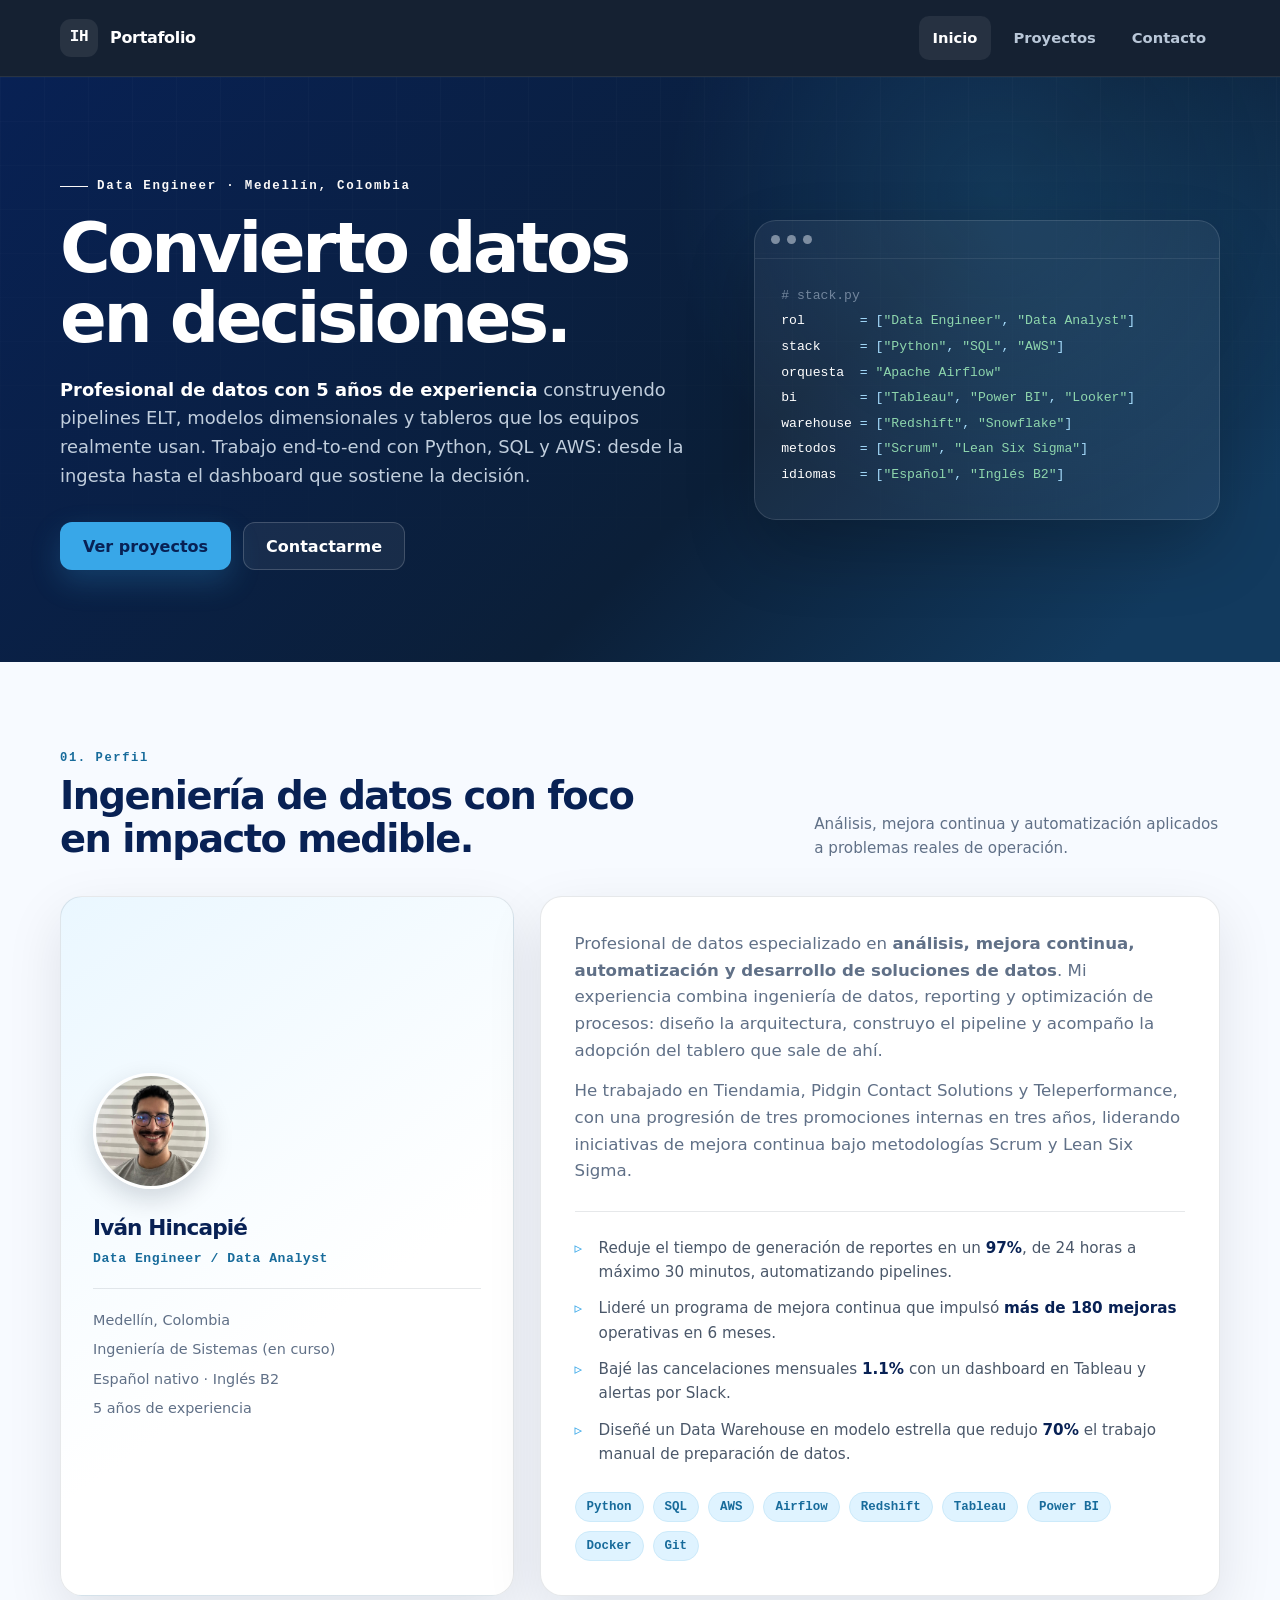
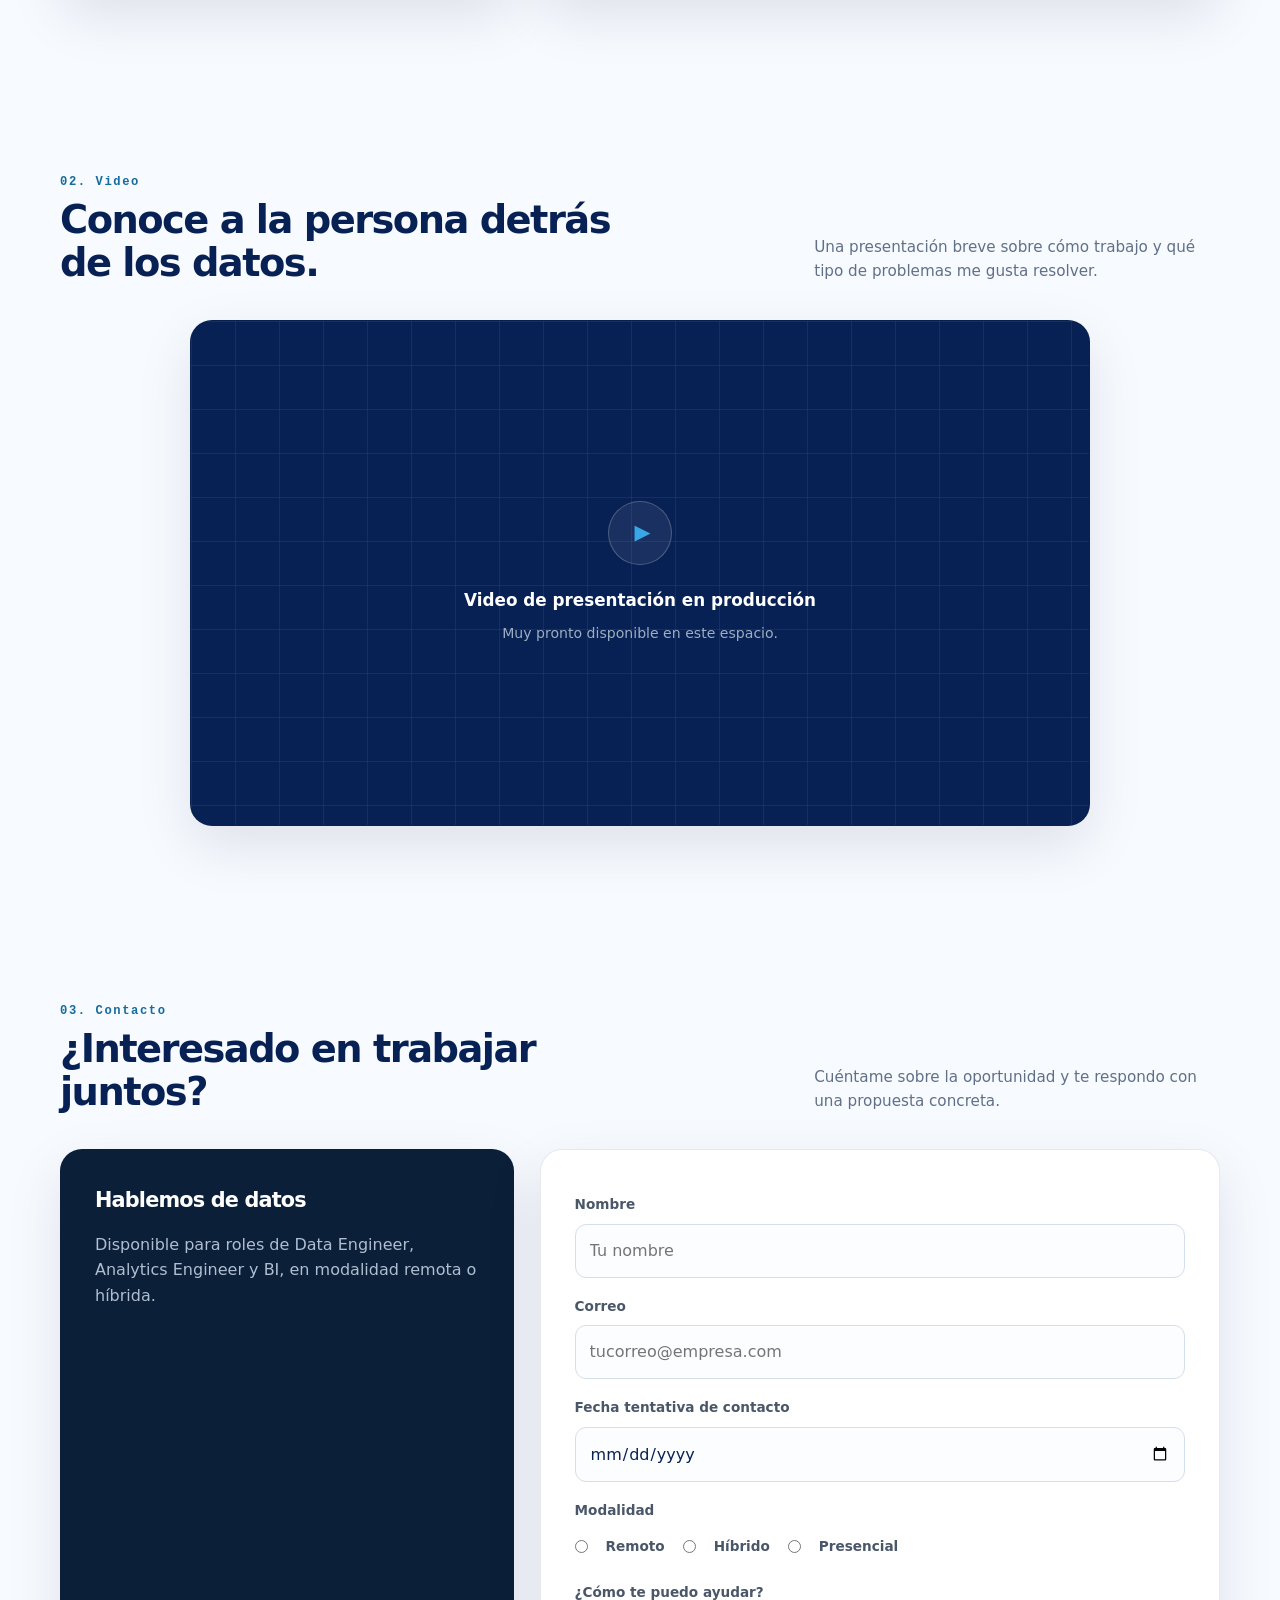
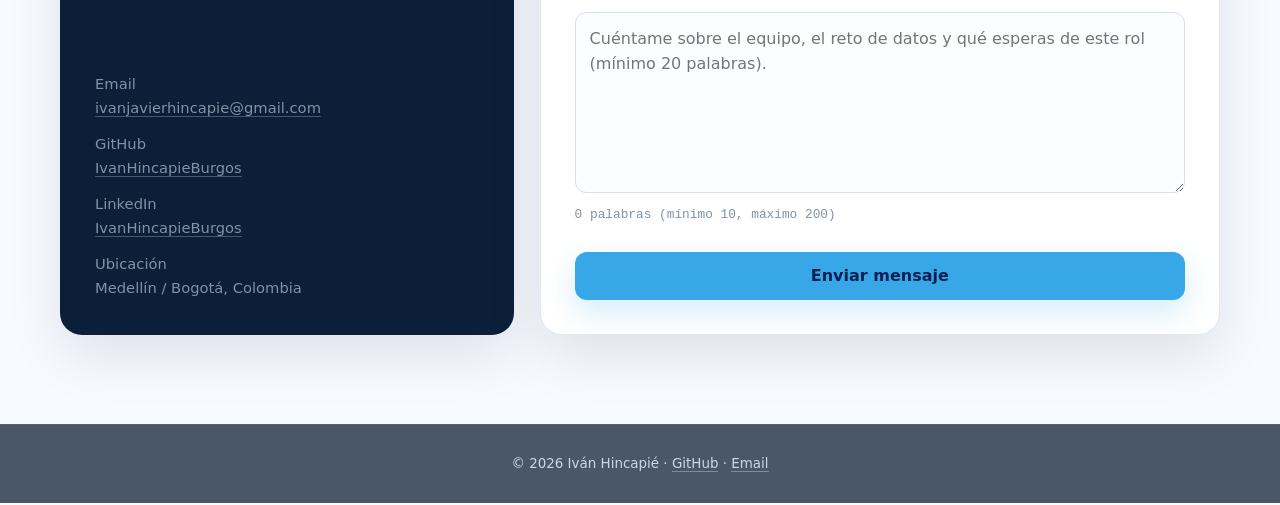
==== index.html @ 8a9e1695 "feat: add initial portfolio website with homepage and projects page - Created index.html for the mai" ====
<!DOCTYPE html>
<html lang="es">
<head>
    <meta charset="UTF-8">
    <meta name="viewport" content="width=device-width, initial-scale=1.0">
    <meta name="description" content="Portafolio de Iván Hincapié, profesional de datos con 5 años de experiencia en pipelines ELT, modelado dimensional y automatización con Python, SQL y AWS.">
    <meta name="author" content="Iván Hincapié">
    <title>Iván Hincapié | Data Engineer</title>
    <link rel="stylesheet" href="estilos.css">
    <link rel="icon" href="data:image/svg+xml,<svg xmlns='http://www.w3.org/2000/svg' viewBox='0 0 32 32'><rect width='32' height='32' rx='7' fill='%23082154'/><text x='16' y='22' font-family='monospace' font-size='15' font-weight='bold' fill='%2338a7e8' text-anchor='middle'>IH</text></svg>">
</head>

<body>
    <header class="site-header" id="main-header">
        <nav class="nav" aria-label="Navegación principal">
            <a class="brand" href="index.html" aria-label="Inicio de Iván Hincapié">
                <span class="brand-mark">IH</span>
                <span>Portafolio</span>
            </a>
            <ul class="nav-links">
                <li><a class="active" href="#inicio">Inicio</a></li>
                <li><a href="proyectos.html">Proyectos</a></li>
                <li><a href="#contacto">Contacto</a></li>
            </ul>
        </nav>
    </header>

    <main>
        <!-- ============================ HERO ============================ -->
        <section class="hero" id="inicio">
            <div class="hero-inner">
                <div>
                    <div class="eyebrow">Data Engineer &middot; Medellín, Colombia</div>
                    <h1>Convierto datos en decisiones.</h1>
                    <p class="hero-copy">
                        <strong>Profesional de datos con 5 años de experiencia</strong> construyendo pipelines ELT,
                        modelos dimensionales y tableros que los equipos realmente usan. Trabajo end-to-end con
                        Python, SQL y AWS: desde la ingesta hasta el dashboard que sostiene la decisión.
                    </p>
                    <div class="hero-actions">
                        <a class="btn btn-primary" href="proyectos.html">Ver proyectos</a>
                        <a class="btn btn-secondary" href="#contacto">Contactarme</a>
                    </div>
                </div>

                <!-- Tarjeta terminal: llena la segunda columna del hero -->
                <div class="terminal-card" aria-hidden="true">
                    <div class="terminal-top">
                        <span class="dot"></span>
                        <span class="dot"></span>
                        <span class="dot"></span>
                    </div>
                    <pre class="terminal-code"><span class="muted"># stack.py</span>
<span class="key">rol</span>       = [<span class="value">"Data Engineer"</span>, <span class="value">"Data Analyst"</span>]
<span class="key">stack</span>     = [<span class="value">"Python"</span>, <span class="value">"SQL"</span>, <span class="value">"AWS"</span>]
<span class="key">orquesta</span>  = <span class="value">"Apache Airflow"</span>
<span class="key">bi</span>        = [<span class="value">"Tableau"</span>, <span class="value">"Power BI"</span>, <span class="value">"Looker"</span>]
<span class="key">warehouse</span> = [<span class="value">"Redshift"</span>, <span class="value">"Snowflake"</span>]
<span class="key">metodos</span>   = [<span class="value">"Scrum"</span>, <span class="value">"Lean Six Sigma"</span>]
<span class="key">idiomas</span>   = [<span class="value">"Español"</span>, <span class="value">"Inglés B2"</span>]</pre>
                </div>
            </div>
        </section>

        <!-- ============================ PERFIL ============================ -->
        <section class="section" id="perfil">
            <div class="section-heading">
                <div>
                    <div class="section-kicker">01. Perfil</div>
                    <h2>Ingeniería de datos con foco en impacto medible.</h2>
                </div>
                <p class="section-intro">
                    Análisis, mejora continua y automatización aplicados a problemas reales de operación.
                </p>
            </div>

            <div class="profile-grid">
                <article class="profile-card">
                    <img class="profile-photo" src="ME.jpeg" alt="Retrato de Iván Hincapié" width="116" height="116">
                    <h3>Iván Hincapié</h3>
                    <p class="profile-role">Data Engineer / Data Analyst</p>
                    <div class="profile-meta">
                        <span>Medellín, Colombia</span>
                        <span>Ingeniería de Sistemas (en curso)</span>
                        <span>Español nativo &middot; Inglés B2</span>
                        <span>5 años de experiencia</span>
                    </div>
                </article>

                <article class="info-card">
                    <p>
                        Profesional de datos especializado en <strong>análisis, mejora continua, automatización
                        y desarrollo de soluciones de datos</strong>. Mi experiencia combina ingeniería de datos,
                        reporting y optimización de procesos: diseño la arquitectura, construyo el pipeline y
                        acompaño la adopción del tablero que sale de ahí.
                    </p>
                    <p>
                        He trabajado en Tiendamia, Pidgin Contact Solutions y Teleperformance, con una progresión
                        de tres promociones internas en tres años, liderando iniciativas de mejora continua bajo
                        metodologías Scrum y Lean Six Sigma.
                    </p>

                    <ul class="highlights">
                        <li>Reduje el tiempo de generación de reportes en un <strong>97%</strong>, de 24 horas a máximo 30 minutos, automatizando pipelines.</li>
                        <li>Lideré un programa de mejora continua que impulsó <strong>más de 180 mejoras</strong> operativas en 6 meses.</li>
                        <li>Bajé las cancelaciones mensuales <strong>1.1%</strong> con un dashboard en Tableau y alertas por Slack.</li>
                        <li>Diseñé un Data Warehouse en modelo estrella que redujo <strong>70%</strong> el trabajo manual de preparación de datos.</li>
                    </ul>

                    <div class="skill-row" aria-label="Habilidades principales">
                        <span class="chip">Python</span>
                        <span class="chip">SQL</span>
                        <span class="chip">AWS</span>
                        <span class="chip">Airflow</span>
                        <span class="chip">Redshift</span>
                        <span class="chip">Tableau</span>
                        <span class="chip">Power BI</span>
                        <span class="chip">Docker</span>
                        <span class="chip">Git</span>
                    </div>
                </article>
            </div>
        </section>

        <!-- ============================ VIDEO ============================ -->
        <section class="section" id="video">
            <div class="section-heading">
                <div>
                    <div class="section-kicker">02. Video</div>
                    <h2>Conoce a la persona detrás de los datos.</h2>
                </div>
                <p class="section-intro">
                    Una presentación breve sobre cómo trabajo y qué tipo de problemas me gusta resolver.
                </p>
            </div>

            <div class="video-container">
                <!--
                    PARA PUBLICAR TU VIDEO:
                    borra el div .video-placeholder de abajo y descomenta este iframe,
                    reemplazando TU_ID_DE_VIDEO por el ID de tu video de YouTube.

                    <iframe
                        src="https://www.youtube.com/embed/TU_ID_DE_VIDEO"
                        title="Video de presentación de Iván Hincapié"
                        loading="lazy"
                        allow="accelerometer; clipboard-write; encrypted-media; gyroscope; picture-in-picture"
                        allowfullscreen></iframe>
                -->
                <div class="video-placeholder">
                    <span class="play" aria-hidden="true">&#9654;</span>
                    <strong>Video de presentación en producción</strong>
                    <span>Muy pronto disponible en este espacio.</span>
                </div>
            </div>
        </section>

        <!-- ============================ CONTACTO ============================ -->
        <section class="section" id="contacto">
            <div class="section-heading">
                <div>
                    <div class="section-kicker">03. Contacto</div>
                    <h2>¿Interesado en trabajar juntos?</h2>
                </div>
                <p class="section-intro">
                    Cuéntame sobre la oportunidad y te respondo con una propuesta concreta.
                </p>
            </div>

            <div class="contact-wrap">
                <article class="contact-card dark">
                    <h3>Hablemos de datos</h3>
                    <p>
                        Disponible para roles de Data Engineer, Analytics Engineer y BI, en modalidad
                        remota o híbrida.
                    </p>
                    <div class="contact-meta">
                        <span>Email<br><a href="mailto:ivanjavierhincapie@gmail.com">ivanjavierhincapie@gmail.com</a></span>
                        <span>GitHub<br><a href="https://github.com/IvanHincapieBurgos" target="_blank" rel="noopener">IvanHincapieBurgos</a></span>
                        <span>LinkedIn<br><a href="https://www.linkedin.com/in/IvanHincapieBurgos" target="_blank" rel="noopener">IvanHincapieBurgos</a></span>
                        <span>Ubicación<br>Medellín / Bogotá, Colombia</span>
                    </div>
                </article>

                <div class="contact-card">
                    <!-- El formulario es una demostración: se valida en JS y no envía datos a ningún servidor -->
                    <form id="contact-form" novalidate>
                        <div id="form-status" class="form-status hidden" role="status" aria-live="polite"></div>

                        <label for="nombre">Nombre</label>
                        <input type="text" id="nombre" name="nombre" maxlength="60" autocomplete="name" placeholder="Tu nombre">

                        <label for="correo">Correo</label>
                        <input type="email" id="correo" name="correo" autocomplete="email" placeholder="tucorreo@empresa.com">

                        <label for="fecha">Fecha tentativa de contacto</label>
                        <input type="date" id="fecha" name="fecha">

                        <label id="modalidad-label">Modalidad</label>
                        <div class="radio-group" role="radiogroup" aria-labelledby="modalidad-label">
                            <input type="radio" id="remoto" name="modalidad" value="remoto">
                            <label for="remoto">Remoto</label>
                            <input type="radio" id="hibrido" name="modalidad" value="hibrido">
                            <label for="hibrido">Híbrido</label>
                            <input type="radio" id="presencial" name="modalidad" value="presencial">
                            <label for="presencial">Presencial</label>
                        </div>

                        <label for="mensaje">¿Cómo te puedo ayudar?</label>
                        <textarea id="mensaje" name="mensaje" rows="6" placeholder="Cuéntame sobre el equipo, el reto de datos y qué esperas de este rol (mínimo 20 palabras)."></textarea>
                        <p class="word-counter" id="word-counter" aria-live="polite">0 palabras (mínimo 20, máximo 500)</p>

                        <button type="submit" class="btn btn-primary">Enviar mensaje</button>
                    </form>
                </div>
            </div>
        </section>
    </main>

    <footer>
        <p>
            &copy; 2026 Iván Hincapié &middot;
            <a href="https://github.com/IvanHincapieBurgos" target="_blank" rel="noopener">GitHub</a> &middot;
            <a href="mailto:ivanjavierhincapie@gmail.com">Email</a>
        </p>
    </footer>

    <script src="script.js"></script>
</body>
</html>
---- estilos.css ----
/* ==========================================================================
   Portafolio Ivan Hincapie
   Hoja de estilos unica para index.html y proyectos.html
   --------------------------------------------------------------------------
   Indice
   01. Tokens de diseno
   02. Reset y base
   03. Header y navegacion
   04. Hero
   05. Botones
   06. Secciones
   07. Tarjetas (perfil, info, proyecto, contacto, filtro)
   08. Video
   09. Formulario
   10. Footer
   11. Media queries
   ========================================================================== */

/* ==========================================================================
   01. TOKENS DE DISENO (variables CSS)
   ========================================================================== */
:root {
    --navy-950: #082154;
    --navy-900: #0b1f38;
    --navy-800: #102b4a;
    --slate-700: #4a5769;
    --slate-600: #607087;
    --slate-500: #8291a5;
    --slate-200: #dce5ef;
    --white: #ffffff;
    --blue: #38a7e8;
    --blue-ink: #176b9b;
    --blue-soft: #dff3ff;
    --bg: #f7faff;
    --line: rgba(10, 31, 56, .10);
    --shadow: 0 20px 55px rgba(7, 20, 38, .10);
    --shadow-lg: 0 30px 70px rgba(0, 0, 0, .20);
    --radius: 22px;
    --radius-sm: 12px;

    --ok-ink: #1c6b46;
    --ok-bg: #e8f8f0;
    --ok-line: #b6e5cd;
    --err-ink: #8c2b2b;
    --err-bg: #fff0f0;
    --err-line: #ffd0d0;

    /* Ancho de contenido compartido por hero y secciones */
    --wrap: min(1160px, calc(100% - 40px));
    --font-sans: Inter, ui-sans-serif, system-ui, -apple-system, BlinkMacSystemFont, "Segoe UI", sans-serif;
    --font-mono: ui-monospace, SFMono-Regular, Menlo, Monaco, Consolas, monospace;
}

/* ==========================================================================
   02. RESET Y BASE
   ========================================================================== */
*,
*::before,
*::after { box-sizing: border-box; margin: 0; padding: 0; }

html { scroll-behavior: smooth; }

body {
    font-family: var(--font-sans);
    color: var(--navy-950);
    background: var(--bg);
    line-height: 1.6;
    /* El footer queda siempre abajo aunque el contenido sea corto */
    min-height: 100vh;
    display: flex;
    flex-direction: column;
}

main { flex: 1 0 auto; }

a { color: inherit; text-decoration: none; }
img { max-width: 100%; display: block; }
button, input, textarea { font: inherit; }
ul { list-style: none; }

h1, h2, h3 { letter-spacing: -.04em; }

.hidden { display: none !important; }

/* Accesibilidad: foco visible y consistente en todo el sitio */
a:focus-visible,
button:focus-visible,
input:focus-visible,
textarea:focus-visible {
    outline: 2px solid var(--blue);
    outline-offset: 3px;
}

/* ==========================================================================
   03. HEADER Y NAVEGACION
   ========================================================================== */
.site-header {
    position: sticky;
    top: 0;
    z-index: 50;
    border-bottom: 1px solid rgba(255, 255, 255, .08);
    background: rgba(7, 20, 38, .94);
    backdrop-filter: blur(30px);
}

.nav {
    width: var(--wrap);
    min-height: 76px;
    margin-inline: auto;
    display: flex;
    align-items: center;
    justify-content: space-between;
    gap: 28px;
}

.brand {
    display: flex;
    align-items: center;
    gap: 12px;
    color: var(--white);
    font-weight: 800;
    letter-spacing: -.02em;
}

.brand-mark {
    width: 38px;
    height: 38px;
    flex: 0 0 auto;
    display: grid;
    place-items: center;
    border-radius: 11px;
    color: var(--white);
    background: rgba(255, 255, 255, .08);
    font-family: var(--font-mono);
}

.nav-links {
    display: flex;
    align-items: center;
    gap: 8px;
}

.nav-links a {
    display: block;
    padding: 10px 14px;
    border-radius: 10px;
    color: #b9c7d8;
    font-size: .92rem;
    font-weight: 600;
    transition: color .2s ease, background .2s ease;
}

.nav-links a:hover,
.nav-links a.active {
    color: var(--white);
    background: rgba(255, 255, 255, .07);
}

/* ==========================================================================
   04. HERO
   ========================================================================== */
.hero {
    position: relative;
    overflow: hidden;
    color: var(--white);
    background:
        radial-gradient(circle at 78% 20%, rgba(56, 167, 232, .18), transparent 30%),
        linear-gradient(135deg, var(--navy-950), var(--navy-900) 60%, #123a5e 90%);
}

/* Reticula decorativa que se desvanece hacia abajo */
.hero::after {
    content: "";
    position: absolute;
    inset: 0;
    opacity: .12;
    pointer-events: none;
    background-image:
        linear-gradient(rgba(255, 255, 255, .15) 1px, transparent 1px),
        linear-gradient(90deg, rgba(255, 255, 255, .15) 1px, transparent 1px);
    background-size: 44px 44px;
    -webkit-mask-image: linear-gradient(to bottom, black, transparent);
    mask-image: linear-gradient(to bottom, black, transparent);
}

.hero-inner {
    position: relative;
    z-index: 1;
    width: var(--wrap);
    margin-inline: auto;
    padding: clamp(64px, 8vw, 92px) 0;
    /* min-height evita que el hero colapse cuando el texto es corto */
    min-height: 520px;
    display: grid;
    grid-template-columns: 1.15fr .85fr;
    gap: clamp(40px, 5vw, 72px);
    align-items: center;
}

/* La pagina de proyectos usa un hero de una sola columna */
.projects-hero .hero-inner {
    grid-template-columns: 1fr;
    min-height: 380px;
}

.eyebrow {
    display: inline-flex;
    align-items: center;
    gap: 9px;
    margin-bottom: 20px;
    /* Azul claro: legible sobre el fondo navy del hero */
    color: #faf8f8;
    font: 700 .78rem/1 var(--font-mono);
    letter-spacing: .14em;
    text-transform: capitalize;
}

.eyebrow::before {
    content: "";
    width: 28px;
    height: 1px;
    background: currentColor;
}

.hero h1 {
    max-width: 15ch;
    margin-bottom: 22px;
    font-size: clamp(2.4rem, 5.4vw, 4.4rem);
    line-height: 1.02;
    letter-spacing: -.05em;
}

.projects-hero h1 { max-width: 20ch; }

.hero-copy {
    max-width: 62ch;
    color: #c1cedd;
    font-size: clamp(1rem, 1.4vw, 1.14rem);
}

.hero-copy strong { color: var(--white); font-weight: 700; }

.hero-actions {
    display: flex;
    flex-wrap: wrap;
    gap: 12px;
    margin-top: 32px;
}

/* --- Tarjeta tipo terminal (columna derecha del hero) --------------------- */
.terminal-card {
    border: 1px solid rgba(255, 255, 255, .12);
    border-radius: var(--radius);
    background: rgba(255, 255, 255, .055);
    box-shadow: var(--shadow-lg);
    overflow: hidden;
    /* Sostiene la caja aunque el bloque de codigo sea corto */
    min-height: 300px;
    display: flex;
    flex-direction: column;
}

.terminal-top {
    display: flex;
    gap: 7px;
    padding: 14px 16px;
    border-bottom: 1px solid rgba(255, 255, 255, .08);
}

.dot { width: 9px; height: 9px; border-radius: 50%; background: #7d8da1; }

.terminal-code {
    flex: 1 1 auto;
    padding: 24px 26px;
    margin: 0;
    overflow-x: auto;
    color: #a8dfff;
    font: .82rem/1.95 var(--font-mono);
    white-space: pre;
}

.terminal-code .muted { color: #71859c; }
.terminal-code .key { color: var(--white); }
.terminal-code .value { color: #8ed6ad; }

/* ==========================================================================
   05. BOTONES
   ========================================================================== */
.btn {
    display: inline-flex;
    align-items: center;
    justify-content: center;
    min-height: 48px;
    padding: 0 22px;
    border: 1px solid transparent;
    border-radius: var(--radius-sm);
    cursor: pointer;
    font-weight: 700;
    text-align: center;
    transition: transform .2s ease, background .2s ease, border-color .2s ease;
}

.btn:hover { transform: translateY(-2px); }

.btn-primary {
    color: var(--navy-950);
    background: var(--blue);
    box-shadow: 0 12px 30px rgba(56, 167, 232, .22);
}

.btn-primary:hover { background: #4fb4ef; }

.btn-secondary {
    color: var(--white);
    border-color: rgba(255, 255, 255, .18);
    background: rgba(255, 255, 255, .06);
}

.btn-secondary:hover { background: rgba(255, 255, 255, .12); }

/* Variante clara: el boton "Ver todos" vive sobre una tarjeta blanca */
.btn-ghost {
    min-height: 42px;
    margin-left: auto;
    color: var(--navy-950);
    border: 1px solid #cbd9e8;
    background: var(--bg);
}

.btn-ghost:hover { background: var(--blue-soft); border-color: var(--blue); }

/* ==========================================================================
   06. SECCIONES
   ========================================================================== */
.section {
    width: var(--wrap);
    margin-inline: auto;
    padding: clamp(58px, 7vw, 90px) 0;
}

.section-heading {
    display: flex;
    align-items: flex-end;
    justify-content: space-between;
    gap: 30px;
    margin-bottom: 36px;
}

.section-kicker {
    margin-bottom: 10px;
    color: var(--blue-ink);
    font: 800 .76rem/1 var(--font-mono);
    letter-spacing: .13em;
    text-transform: capitalize;
}

.section h2 {
    max-width: 22ch;
    font-size: clamp(1.75rem, 3vw, 2.5rem);
    line-height: 1.12;
}

.section-intro {
    max-width: 42ch;
    color: var(--slate-600);
    font-size: .95rem;
}

/* ==========================================================================
   07. TARJETAS
   ========================================================================== */
.card,
.profile-card,
.info-card,
.contact-card,
.filter-card {
    border: 1px solid var(--line);
    border-radius: var(--radius);
    background: var(--white);
    box-shadow: var(--shadow);
}

/* --- Seccion Perfil ------------------------------------------------------ */
.profile-grid {
    display: grid;
    grid-template-columns: .8fr 1.2fr;
    gap: 26px;
    /* stretch iguala la altura de ambas tarjetas sin importar el largo del texto */
    align-items: stretch;
}

.profile-card {
    min-height: 360px;
    padding: 32px;
    display: flex;
    flex-direction: column;
    /* Centrado vertical: cuando la tarjeta se estira para igualar a la de al
       lado, el aire sobrante se reparte arriba y abajo en vez de dejar un
       hueco en la mitad. */
    justify-content: center;
    background: linear-gradient(145deg, #eaf7ff, var(--white) 60%);
}

.profile-photo {
    width: 116px;
    height: 116px;
    margin-bottom: 22px;
    border-radius: 50%;
    border: 3px solid var(--white);
    box-shadow: 0 10px 26px rgba(7, 20, 38, .16);
    object-fit: cover;
}

.profile-card h3 { margin-bottom: 6px; font-size: 1.35rem; }

.profile-role {
    color: var(--blue-ink);
    font: 700 .82rem var(--font-mono);
    letter-spacing: .04em;
}

.profile-meta {
    display: flex;
    flex-direction: column;
    gap: 6px;
    margin-top: 22px;
    padding-top: 20px;
    border-top: 1px solid var(--line);
    color: var(--slate-600);
    font-size: .9rem;
}

.info-card {
    padding: 34px;
    display: flex;
    flex-direction: column;
}

.info-card p {
    color: var(--slate-600);
    font-size: 1.04rem;
}

.info-card p + p { margin-top: 14px; }

.highlights {
    /* Ocupa el espacio sobrante para que la tarjeta nunca quede corta */
    flex: 1 1 auto;
    display: grid;
    align-content: start;
    gap: 12px;
    margin-top: 26px;
    padding-top: 24px;
    border-top: 1px solid var(--line);
}

/* Sin flex: el texto debe fluir en linea para que <strong> no se
   convierta en un item de flex independiente y rompa la frase. */
.highlights li {
    position: relative;
    padding-left: 24px;
    color: var(--slate-700);
    font-size: .95rem;
}

.highlights li::before {
    content: "\25B9";
    position: absolute;
    left: 0;
    top: 0;
    color: var(--blue);
    font-weight: 700;
}

.highlights strong { color: var(--navy-950); }

.skill-row {
    display: flex;
    flex-wrap: wrap;
    gap: 9px;
    margin-top: 26px;
}

.chip {
    padding: 7px 11px;
    border: 1px solid #cceafa;
    border-radius: 999px;
    color: var(--blue-ink);
    background: var(--blue-soft);
    font: 700 .78rem var(--font-mono);
}

/* --- Seccion Proyectos --------------------------------------------------- */
.filter-card {
    margin-bottom: 26px;
    padding: 25px 30px;
}

.filter-legend {
    display: block;
    margin: 0 0 14px;
    color: var(--slate-700);
    font-size: .85rem;
    font-weight: 700;
}

.filter-result {
    margin-top: 16px;
    /* min-height reserva la linea: el layout no salta al cambiar el filtro */
    min-height: 22px;
    color: var(--slate-600);
    font-size: .9rem;
}

.filter-result.is-empty { color: var(--err-ink); font-weight: 600; }

.proyectos-grid {
    display: grid;
    grid-template-columns: repeat(auto-fill, minmax(320px, 1fr));
    gap: 26px;
    align-items: stretch;
}

.project-card {
    min-height: 280px;
    padding: 30px;
    display: flex;
    flex-direction: column;
    transition: transform .2s ease, box-shadow .2s ease;
}

.project-card:hover {
    transform: translateY(-5px);
    box-shadow: 0 25px 60px rgba(7, 20, 38, .14);
}

.card-label {
    color: var(--blue-ink);
    font: 700 .76rem var(--font-mono);
    letter-spacing: .08em;
    text-transform: uppercase;
}

.project-card h3 { margin: 16px 0 10px; font-size: 1.28rem; }

/* flex-grow en el parrafo alinea los chips al pie de todas las tarjetas */
.project-card p {
    flex: 1 1 auto;
    color: var(--slate-600);
    font-size: .96rem;
}

.project-link {
    display: inline-block;
    margin-top: 14px;
    color: var(--blue-ink);
    font-size: .9rem;
    font-weight: 700;
    border-bottom: 1px solid currentColor;
}

.project-link:hover { color: var(--navy-950); }

.project-stack {
    display: flex;
    flex-wrap: wrap;
    gap: 9px;
    margin-top: 24px;
}

/* --- Seccion Contacto ---------------------------------------------------- */
.contact-wrap {
    display: grid;
    grid-template-columns: .8fr 1.2fr;
    gap: 26px;
    align-items: stretch;
}

.contact-card {
    padding: 34px;
    display: flex;
    flex-direction: column;
}

.contact-card.dark {
    color: var(--white);
    border-color: transparent;
    background: var(--navy-900);
}

.contact-card.dark h3 { font-size: 1.3rem; }
.contact-card.dark p { margin-top: 14px; color: #afbed0; }

.contact-meta {
    /* Empuja los datos de contacto al fondo de la tarjeta oscura */
    flex: 1 1 auto;
    display: flex;
    flex-direction: column;
    justify-content: flex-end;
    gap: 13px;
    margin-top: 28px;
    color: #c5d2e0;
    font-size: .92rem;
}

.contact-meta a { border-bottom: 1px solid rgba(255, 255, 255, .25); }
.contact-meta a:hover { color: var(--white); border-color: var(--white); }

.contact-meta span { color: var(--slate-500); }

/* ==========================================================================
   08. VIDEO
   ========================================================================== */
.video-container {
    position: relative;
    width: 100%;
    /* Se limita el ancho para que el marco 16:9 no genere un bloque
       desproporcionadamente alto en pantallas grandes. */
    max-width: 900px;
    margin-inline: auto;
    aspect-ratio: 16 / 9;
    overflow: hidden;
    border: 1px solid var(--line);
    border-radius: var(--radius);
    background: var(--navy-950);
    box-shadow: var(--shadow);
}

.video-container iframe {
    width: 100%;
    height: 100%;
    display: block;
    border: 0;
}

/* Marcador temporal mientras no haya video publicado */
.video-placeholder {
    width: 100%;
    height: 100%;
    display: grid;
    place-content: center;
    justify-items: center;
    gap: 8px;
    padding: 30px;
    text-align: center;
    color: #9daec1;
    /* Misma retícula del hero: el marco se lee como un slot de video */
    background-image:
        linear-gradient(rgba(255, 255, 255, .06) 1px, transparent 1px),
        linear-gradient(90deg, rgba(255, 255, 255, .06) 1px, transparent 1px);
    background-size: 44px 44px;
}

.video-placeholder .play {
    width: 64px;
    height: 64px;
    margin-bottom: 14px;
    display: grid;
    place-items: center;
    border: 1px solid rgba(255, 255, 255, .22);
    border-radius: 50%;
    background: rgba(255, 255, 255, .07);
    color: var(--blue);
    font-size: 1.3rem;
    padding-left: 5px;
}

.video-placeholder strong { color: var(--white); font-size: 1.05rem; }
.video-placeholder span { font-size: .88rem; }

/* ==========================================================================
   09. FORMULARIO
   ========================================================================== */
form {
    display: grid;
    gap: 8px;
    align-content: start;
}

label {
    margin-top: 10px;
    color: var(--slate-700);
    font-size: .85rem;
    font-weight: 700;
}

input,
textarea {
    width: 100%;
    padding: 13px 14px;
    border: 1px solid #d5dfeb;
    border-radius: 11px;
    outline: none;
    color: var(--navy-950);
    background: #fbfdff;
    transition: border-color .2s ease, box-shadow .2s ease, background .2s ease;
}

textarea { min-height: 140px; resize: vertical; }

input:focus,
textarea:focus {
    border-color: var(--blue);
    box-shadow: 0 0 0 4px rgba(56, 167, 232, .12);
    background: var(--white);
}

/* Campo marcado como invalido por la validacion de JS */
input.is-invalid,
textarea.is-invalid {
    border-color: #e2a0a0;
    background: #fffafa;
}

.radio-group {
    display: flex;
    flex-wrap: wrap;
    align-items: center;
    gap: 8px 18px;
    margin: 6px 0;
}

.radio-group input { width: auto; accent-color: var(--blue); }
.radio-group label { margin: 0; font-weight: 600; }

.word-counter {
    margin-top: 4px;
    color: var(--slate-500);
    font-size: .8rem;
    font-family: var(--font-mono);
}

.word-counter.is-out { color: var(--err-ink); font-weight: 700; }

/* Mensaje de estado del formulario (error o exito) */
.form-status {
    margin-bottom: 6px;
    padding: 12px 14px;
    border-radius: 11px;
    font-size: .9rem;
    font-weight: 600;
}

.form-status.is-error {
    color: var(--err-ink);
    background: var(--err-bg);
    border: 1px solid var(--err-line);
}

.form-status.is-success {
    color: var(--ok-ink);
    background: var(--ok-bg);
    border: 1px solid var(--ok-line);
}

form .btn { margin-top: 18px; }

/* ==========================================================================
   10. FOOTER
   ========================================================================== */
footer {
    flex-shrink: 0;
    padding: 28px 20px;
    color: #cad7e6;
    text-align: center;
    font-size: .84rem;
    background: var(--slate-700);
    border-top: 1px solid rgba(255, 255, 255, .07);
}

footer a { border-bottom: 1px solid rgba(255, 255, 255, .3); }
footer a:hover { color: var(--white); }

/* ==========================================================================
   11. MEDIA QUERIES
   --------------------------------------------------------------------------
   1024px - ajuste de proporciones antes de apilar
    860px - colapso a una sola columna (tablet vertical)
    620px - optimizacion para movil
   ========================================================================== */

/* --- Corte 1: portatiles pequenos / tablet horizontal -------------------- */
@media (max-width: 1024px) {
    .hero-inner { grid-template-columns: 1fr .9fr; }
    .profile-grid,
    .contact-wrap { grid-template-columns: 1fr 1.15fr; }
    .proyectos-grid { grid-template-columns: repeat(auto-fill, minmax(280px, 1fr)); }
    .section h2 { max-width: 100%; }
}

/* --- Corte 2: apilado en una columna ------------------------------------- */
@media (max-width: 860px) {
    .hero-inner,
    .profile-grid,
    .contact-wrap {
        grid-template-columns: 1fr;
    }

    .hero-inner { min-height: 0; gap: 45px; }
    .terminal-card { max-width: 640px; min-height: 0; }

    /* En movil la tarjeta oscura de contacto va despues del formulario */
    .contact-card.dark { order: 2; }

    .profile-card { min-height: 0; }
    .contact-meta { justify-content: flex-start; }
    .proyectos-grid { grid-template-columns: 1fr; }
    .project-card { min-height: 0; }
}

/* --- Corte 3: movil ------------------------------------------------------ */
@media (max-width: 620px) {
    :root { --wrap: min(1160px, calc(100% - 28px)); }

    .nav { min-height: 68px; gap: 12px; }
    .brand span:last-child { display: none; }
    .nav-links { gap: 2px; }
    .nav-links a { padding: 8px 10px; font-size: .82rem; }

    .hero-inner { padding: 52px 0; }
    .hero h1 { max-width: 100%; }
    .hero-actions .btn { width: 100%; }

    .section-heading { display: block; }
    .section-intro { max-width: 100%; margin-top: 14px; }

    .profile-card,
    .info-card,
    .contact-card,
    .filter-card,
    .project-card { padding: 24px; }

    .profile-photo { width: 92px; height: 92px; }
    .terminal-code { padding: 20px; font-size: .76rem; }

    .radio-group { gap: 8px 14px; }
    .btn-ghost { width: 100%; margin: 10px 0 0; }
}

/* --- Preferencia de movimiento reducido ---------------------------------- */
@media (prefers-reduced-motion: reduce) {
    html { scroll-behavior: auto; }
    * { transition-duration: .01ms !important; animation-duration: .01ms !important; }
}
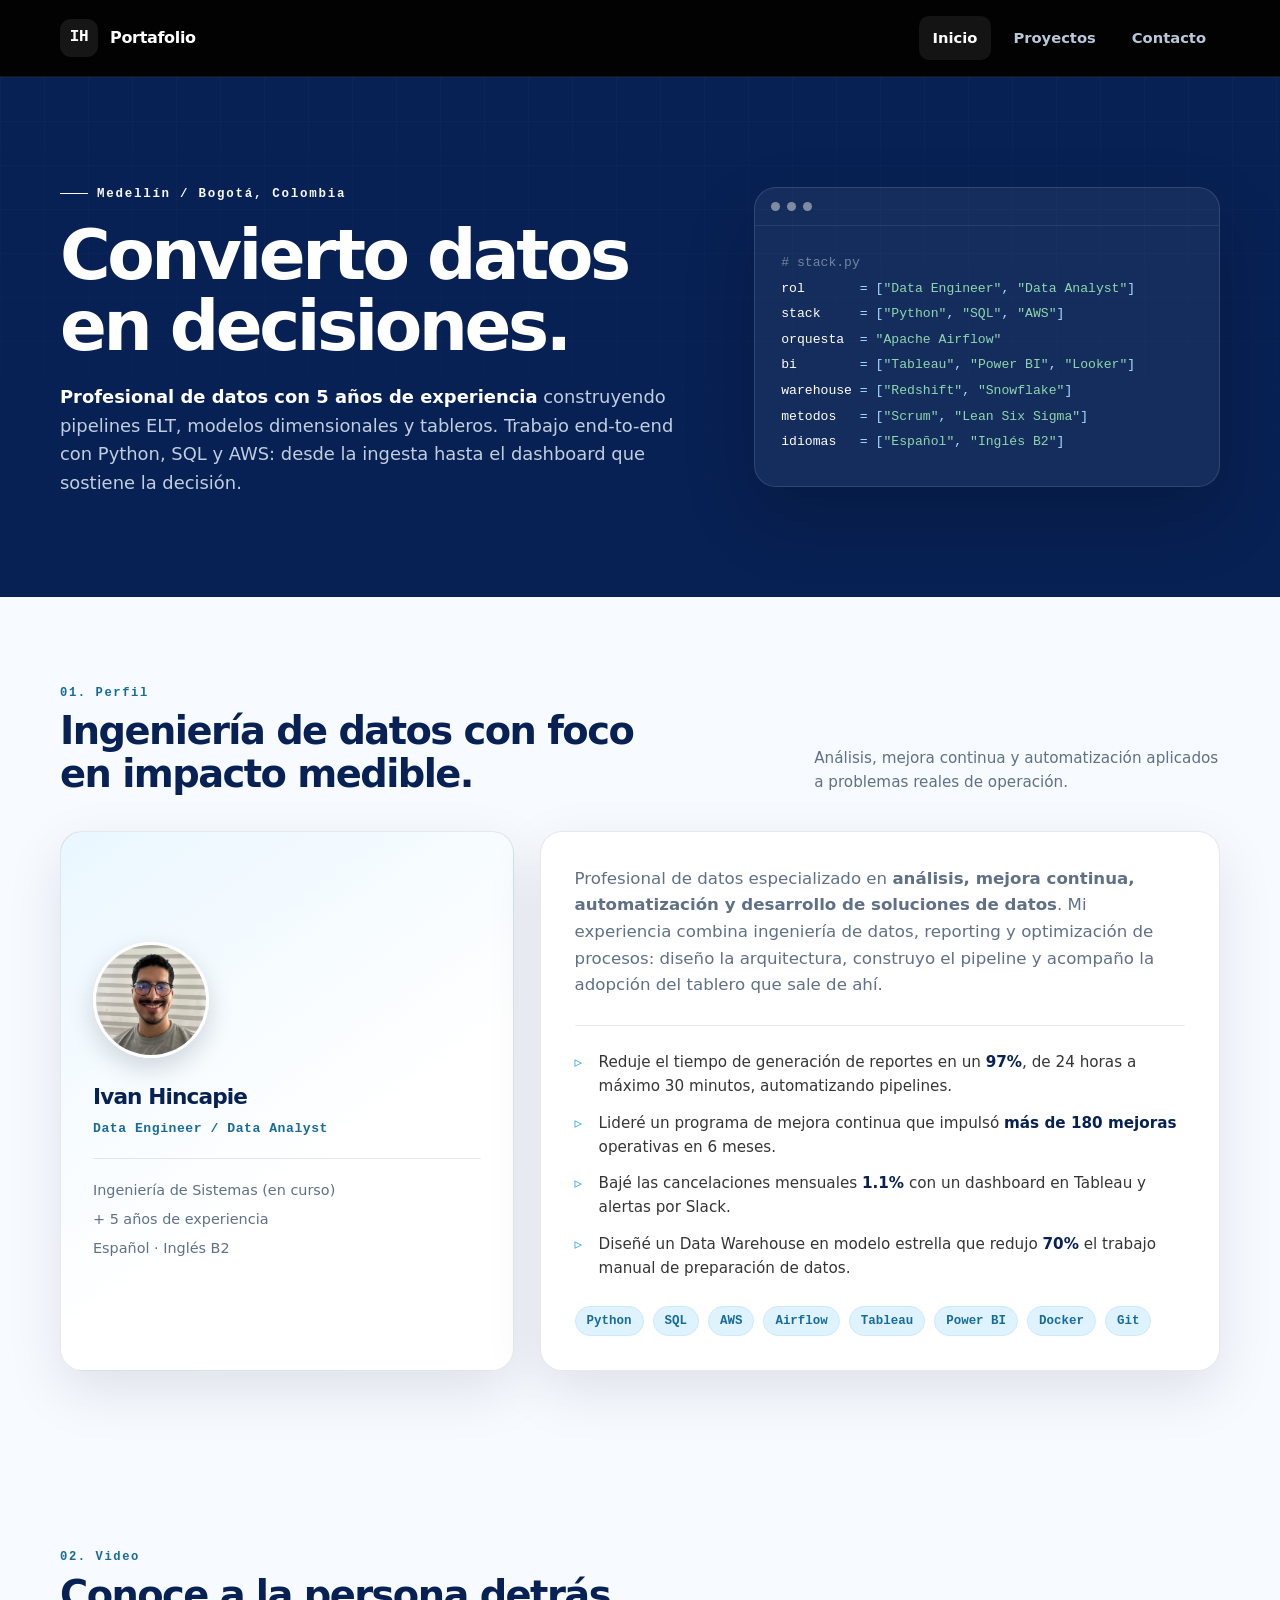
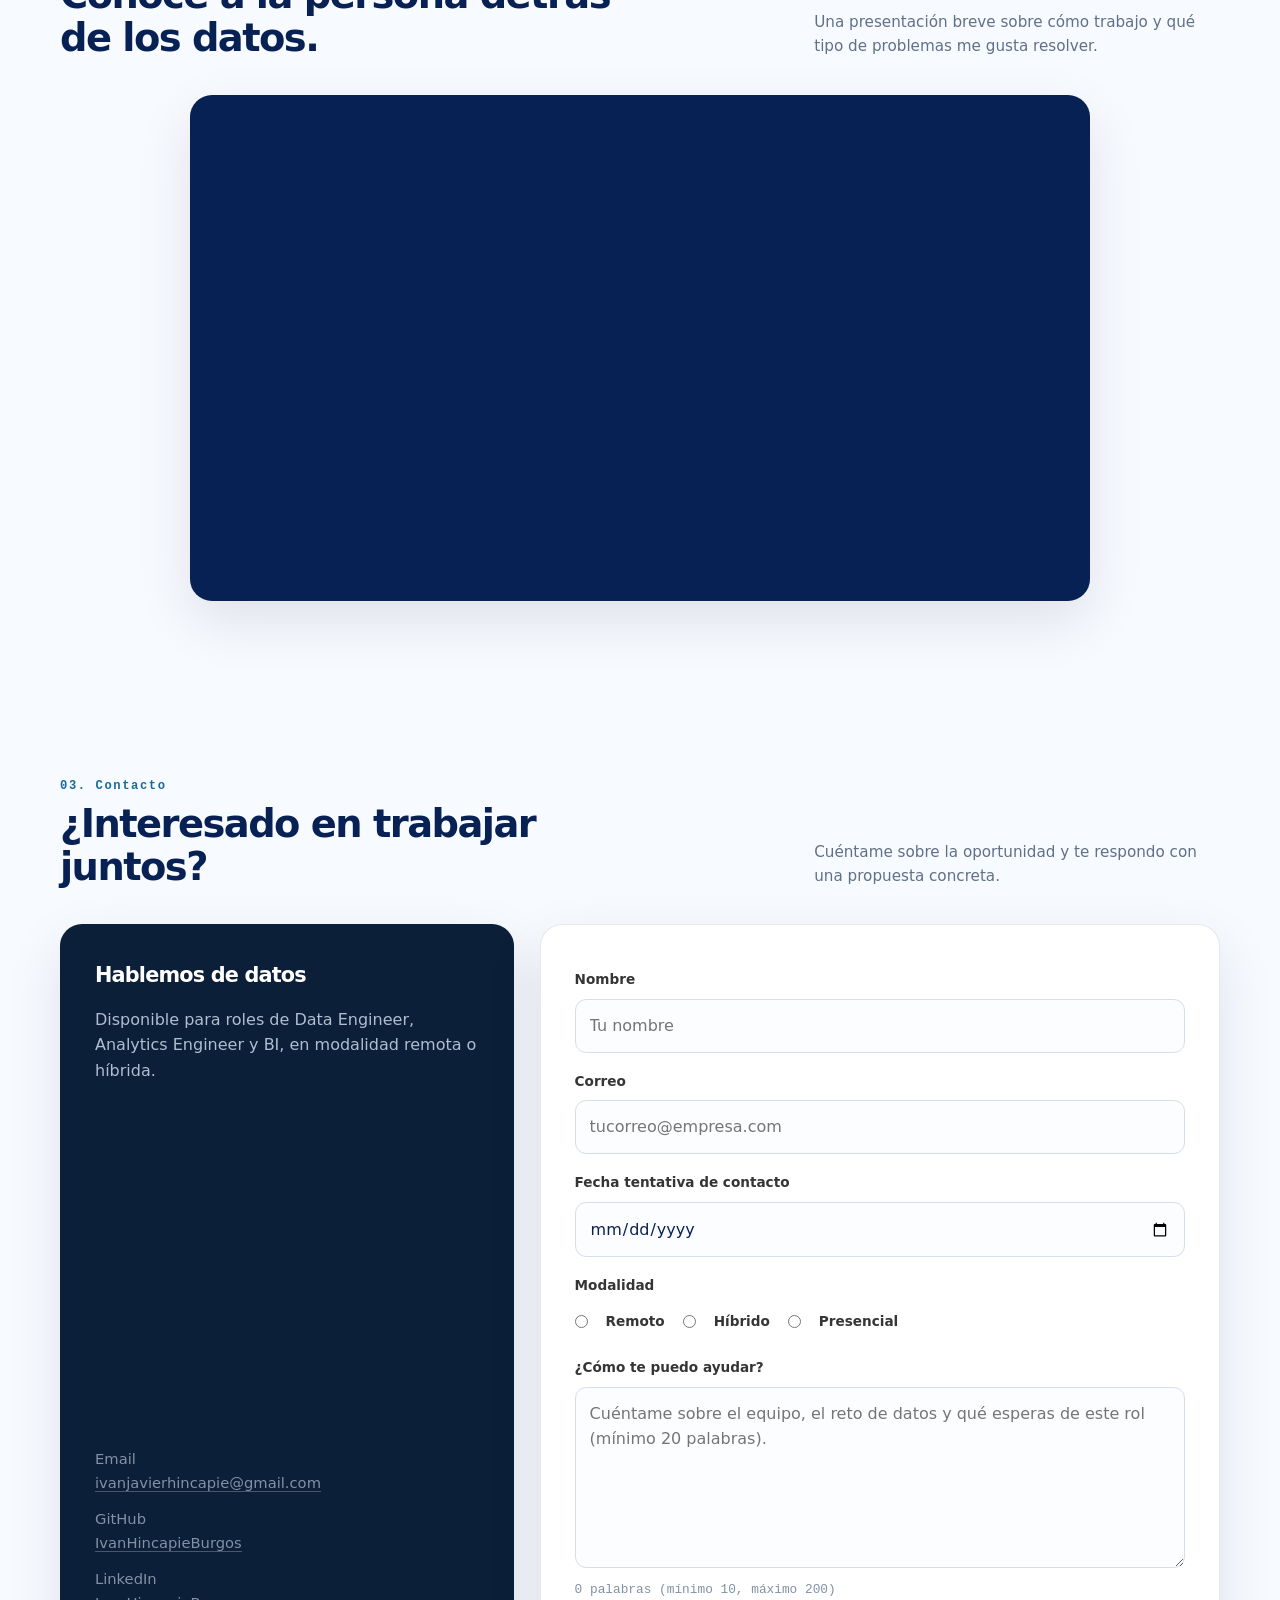
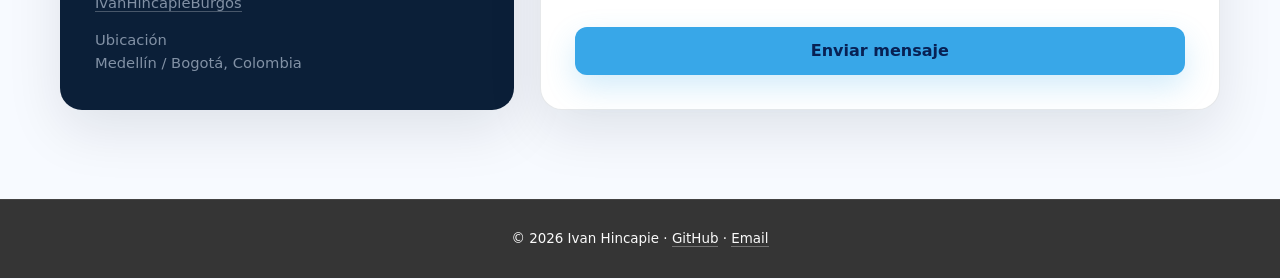
==== commit 59059325: "fix: update personal information and improve accessibility in portfolio" ====
--- a/index.html
+++ b/index.html
@@ -3,9 +3,9 @@
 <head>
     <meta charset="UTF-8">
     <meta name="viewport" content="width=device-width, initial-scale=1.0">
-    <meta name="description" content="Portafolio de Iván Hincapié, profesional de datos con 5 años de experiencia en pipelines ELT, modelado dimensional y automatización con Python, SQL y AWS.">
-    <meta name="author" content="Iván Hincapié">
-    <title>Iván Hincapié | Data Engineer</title>
+    <meta name="description" content="Portafolio de Ivan Hincapie, profesional de datos con 5 años de experiencia en pipelines ELT, modelado dimensional y automatización con Python, SQL y AWS.">
+    <meta name="author" content="Ivan Hincapie">
+    <title>Portafolio Ivan H.</title>
     <link rel="stylesheet" href="estilos.css">
     <link rel="icon" href="data:image/svg+xml,<svg xmlns='http://www.w3.org/2000/svg' viewBox='0 0 32 32'><rect width='32' height='32' rx='7' fill='%23082154'/><text x='16' y='22' font-family='monospace' font-size='15' font-weight='bold' fill='%2338a7e8' text-anchor='middle'>IH</text></svg>">
 </head>
@@ -13,7 +13,7 @@
 <body>
     <header class="site-header" id="main-header">
         <nav class="nav" aria-label="Navegación principal">
-            <a class="brand" href="index.html" aria-label="Inicio de Iván Hincapié">
+            <a class="brand" href="index.html" aria-label="Inicio de Ivan Hincapie">
                 <span class="brand-mark">IH</span>
                 <span>Portafolio</span>
             </a>
@@ -30,17 +30,13 @@
         <section class="hero" id="inicio">
             <div class="hero-inner">
                 <div>
-                    <div class="eyebrow">Data Engineer &middot; Medellín, Colombia</div>
+                    <div class="eyebrow">Medellín / Bogotá, Colombia</div>
                     <h1>Convierto datos en decisiones.</h1>
                     <p class="hero-copy">
                         <strong>Profesional de datos con 5 años de experiencia</strong> construyendo pipelines ELT,
-                        modelos dimensionales y tableros que los equipos realmente usan. Trabajo end-to-end con
-                        Python, SQL y AWS: desde la ingesta hasta el dashboard que sostiene la decisión.
+                        modelos dimensionales y tableros. Trabajo end-to-end con Python, SQL y AWS: desde la ingesta 
+                        hasta el dashboard que sostiene la decisión.
                     </p>
-                    <div class="hero-actions">
-                        <a class="btn btn-primary" href="proyectos.html">Ver proyectos</a>
-                        <a class="btn btn-secondary" href="#contacto">Contactarme</a>
-                    </div>
                 </div>
 
                 <!-- Tarjeta terminal: llena la segunda columna del hero -->
@@ -76,14 +72,13 @@
 
             <div class="profile-grid">
                 <article class="profile-card">
-                    <img class="profile-photo" src="ME.jpeg" alt="Retrato de Iván Hincapié" width="116" height="116">
-                    <h3>Iván Hincapié</h3>
+                    <img class="profile-photo" src="ME.jpeg" alt="Retrato de Ivan Hincapie" width="116" height="116">
+                    <h3>Ivan Hincapie</h3>
                     <p class="profile-role">Data Engineer / Data Analyst</p>
                     <div class="profile-meta">
-                        <span>Medellín, Colombia</span>
                         <span>Ingeniería de Sistemas (en curso)</span>
-                        <span>Español nativo &middot; Inglés B2</span>
-                        <span>5 años de experiencia</span>
+                        <span>+ 5 años de experiencia</span>
+                        <span>Español &middot; Inglés B2</span>
                     </div>
                 </article>
 
@@ -94,11 +89,6 @@
                         reporting y optimización de procesos: diseño la arquitectura, construyo el pipeline y
                         acompaño la adopción del tablero que sale de ahí.
                     </p>
-                    <p>
-                        He trabajado en Tiendamia, Pidgin Contact Solutions y Teleperformance, con una progresión
-                        de tres promociones internas en tres años, liderando iniciativas de mejora continua bajo
-                        metodologías Scrum y Lean Six Sigma.
-                    </p>
 
                     <ul class="highlights">
                         <li>Reduje el tiempo de generación de reportes en un <strong>97%</strong>, de 24 horas a máximo 30 minutos, automatizando pipelines.</li>
@@ -112,7 +102,6 @@
                         <span class="chip">SQL</span>
                         <span class="chip">AWS</span>
                         <span class="chip">Airflow</span>
-                        <span class="chip">Redshift</span>
                         <span class="chip">Tableau</span>
                         <span class="chip">Power BI</span>
                         <span class="chip">Docker</span>
@@ -135,23 +124,13 @@
             </div>
 
             <div class="video-container">
-                <!--
-                    PARA PUBLICAR TU VIDEO:
-                    borra el div .video-placeholder de abajo y descomenta este iframe,
-                    reemplazando TU_ID_DE_VIDEO por el ID de tu video de YouTube.
-
                     <iframe
-                        src="https://www.youtube.com/embed/TU_ID_DE_VIDEO"
-                        title="Video de presentación de Iván Hincapié"
+                        src="https://www.youtube.com/embed/SBmTVxdsDMI"
+                        title="Video de presentación de Ivan Hincapie"
                         loading="lazy"
                         allow="accelerometer; clipboard-write; encrypted-media; gyroscope; picture-in-picture"
-                        allowfullscreen></iframe>
-                -->
-                <div class="video-placeholder">
-                    <span class="play" aria-hidden="true">&#9654;</span>
-                    <strong>Video de presentación en producción</strong>
-                    <span>Muy pronto disponible en este espacio.</span>
-                </div>
+                        allowfullscreen>
+                    </iframe>
             </div>
         </section>
 
@@ -219,7 +198,7 @@
 
     <footer>
         <p>
-            &copy; 2026 Iván Hincapié &middot;
+            &copy; 2026 Ivan Hincapie &middot;
             <a href="https://github.com/IvanHincapieBurgos" target="_blank" rel="noopener">GitHub</a> &middot;
             <a href="mailto:ivanjavierhincapie@gmail.com">Email</a>
         </p>
--- a/estilos.css
+++ b/estilos.css
@@ -23,7 +23,7 @@
     --navy-950: #082154;
     --navy-900: #0b1f38;
     --navy-800: #102b4a;
-    --slate-700: #4a5769;
+    --slate-700: #353535;
     --slate-600: #607087;
     --slate-500: #8291a5;
     --slate-200: #dce5ef;
@@ -32,9 +32,9 @@
     --blue-ink: #176b9b;
     --blue-soft: #dff3ff;
     --bg: #f7faff;
-    --line: rgba(10, 31, 56, .10);
-    --shadow: 0 20px 55px rgba(7, 20, 38, .10);
-    --shadow-lg: 0 30px 70px rgba(0, 0, 0, .20);
+    --line: #0a1f381a;
+    --shadow: 0 20px 55px #0714261a;
+    --shadow-lg: 0 30px 70px #00000033;
     --radius: 22px;
     --radius-sm: 12px;
 
@@ -98,8 +98,8 @@
     position: sticky;
     top: 0;
     z-index: 50;
-    border-bottom: 1px solid rgba(255, 255, 255, .08);
-    background: rgba(7, 20, 38, .94);
+    border-bottom: 1px solid #ffffff14;
+    background: #020202;
     backdrop-filter: blur(30px);
 }
 
@@ -130,7 +130,7 @@
     place-items: center;
     border-radius: 11px;
     color: var(--white);
-    background: rgba(255, 255, 255, .08);
+    background: #ffffff14;
     font-family: var(--font-mono);
 }
 
@@ -153,7 +153,7 @@
 .nav-links a:hover,
 .nav-links a.active {
     color: var(--white);
-    background: rgba(255, 255, 255, .07);
+    background: #ffffff12;
 }
 
 /* ==========================================================================
@@ -164,8 +164,7 @@
     overflow: hidden;
     color: var(--white);
     background:
-        radial-gradient(circle at 78% 20%, rgba(56, 167, 232, .18), transparent 30%),
-        linear-gradient(135deg, var(--navy-950), var(--navy-900) 60%, #123a5e 90%);
+        var(--navy-950);
 }
 
 /* Reticula decorativa que se desvanece hacia abajo */
@@ -176,8 +175,8 @@
     opacity: .12;
     pointer-events: none;
     background-image:
-        linear-gradient(rgba(255, 255, 255, .15) 1px, transparent 1px),
-        linear-gradient(90deg, rgba(255, 255, 255, .15) 1px, transparent 1px);
+        linear-gradient(#ffffff26 1px, transparent 1px),
+        linear-gradient(90deg, #ffffff26 1px, transparent 1px);
     background-size: 44px 44px;
     -webkit-mask-image: linear-gradient(to bottom, black, transparent);
     mask-image: linear-gradient(to bottom, black, transparent);
@@ -249,9 +248,9 @@
 
 /* --- Tarjeta tipo terminal (columna derecha del hero) --------------------- */
 .terminal-card {
-    border: 1px solid rgba(255, 255, 255, .12);
+    border: 1px solid #ffffff1f;
     border-radius: var(--radius);
-    background: rgba(255, 255, 255, .055);
+    background: #ffffff0e;
     box-shadow: var(--shadow-lg);
     overflow: hidden;
     /* Sostiene la caja aunque el bloque de codigo sea corto */
@@ -264,7 +263,7 @@
     display: flex;
     gap: 7px;
     padding: 14px 16px;
-    border-bottom: 1px solid rgba(255, 255, 255, .08);
+    border-bottom: 1px solid #ffffff14;
 }
 
 .dot { width: 9px; height: 9px; border-radius: 50%; background: #7d8da1; }
@@ -305,18 +304,18 @@
 .btn-primary {
     color: var(--navy-950);
     background: var(--blue);
-    box-shadow: 0 12px 30px rgba(56, 167, 232, .22);
+    box-shadow: 0 12px 30px #38a7e838;
 }
 
 .btn-primary:hover { background: #4fb4ef; }
 
 .btn-secondary {
     color: var(--white);
-    border-color: rgba(255, 255, 255, .18);
-    background: rgba(255, 255, 255, .06);
-}
-
-.btn-secondary:hover { background: rgba(255, 255, 255, .12); }
+    border-color: #ffffff2e;
+    background: #ffffff0f;
+}
+
+.btn-secondary:hover { background: #ffffff1f; }
 
 /* Variante clara: el boton "Ver todos" vive sobre una tarjeta blanca */
 .btn-ghost {
@@ -407,7 +406,7 @@
     margin-bottom: 22px;
     border-radius: 50%;
     border: 3px solid var(--white);
-    box-shadow: 0 10px 26px rgba(7, 20, 38, .16);
+    box-shadow: 0 10px 26px #07142629;
     object-fit: cover;
 }
 
@@ -531,7 +530,7 @@
 
 .project-card:hover {
     transform: translateY(-5px);
-    box-shadow: 0 25px 60px rgba(7, 20, 38, .14);
+    box-shadow: 0 25px 60px #07142624;
 }
 
 .card-label {
@@ -603,7 +602,7 @@
     font-size: .92rem;
 }
 
-.contact-meta a { border-bottom: 1px solid rgba(255, 255, 255, .25); }
+.contact-meta a { border-bottom: 1px solid #ffffff40; }
 .contact-meta a:hover { color: var(--white); border-color: var(--white); }
 
 .contact-meta span { color: var(--slate-500); }
@@ -646,8 +645,8 @@
     color: #9daec1;
     /* Misma retícula del hero: el marco se lee como un slot de video */
     background-image:
-        linear-gradient(rgba(255, 255, 255, .06) 1px, transparent 1px),
-        linear-gradient(90deg, rgba(255, 255, 255, .06) 1px, transparent 1px);
+        linear-gradient(#ffffff0f 1px, transparent 1px),
+        linear-gradient(90deg, #ffffff0f 1px, transparent 1px);
     background-size: 44px 44px;
 }
 
@@ -657,9 +656,9 @@
     margin-bottom: 14px;
     display: grid;
     place-items: center;
-    border: 1px solid rgba(255, 255, 255, .22);
+    border: 1px solid #ffffff38;
     border-radius: 50%;
-    background: rgba(255, 255, 255, .07);
+    background: #ffffff12;
     color: var(--blue);
     font-size: 1.3rem;
     padding-left: 5px;
@@ -701,7 +700,7 @@
 input:focus,
 textarea:focus {
     border-color: var(--blue);
-    box-shadow: 0 0 0 4px rgba(56, 167, 232, .12);
+    box-shadow: 0 0 0 4px #38a7e81f;
     background: var(--white);
 }
 
@@ -761,14 +760,14 @@
 footer {
     flex-shrink: 0;
     padding: 28px 20px;
-    color: #cad7e6;
+    color: #fafafa;
     text-align: center;
     font-size: .84rem;
     background: var(--slate-700);
-    border-top: 1px solid rgba(255, 255, 255, .07);
-}
-
-footer a { border-bottom: 1px solid rgba(255, 255, 255, .3); }
+    border-top: 1px solid #ffffff12;
+}
+
+footer a { border-bottom: 1px solid #ffffff4d; }
 footer a:hover { color: var(--white); }
 
 /* ==========================================================================
